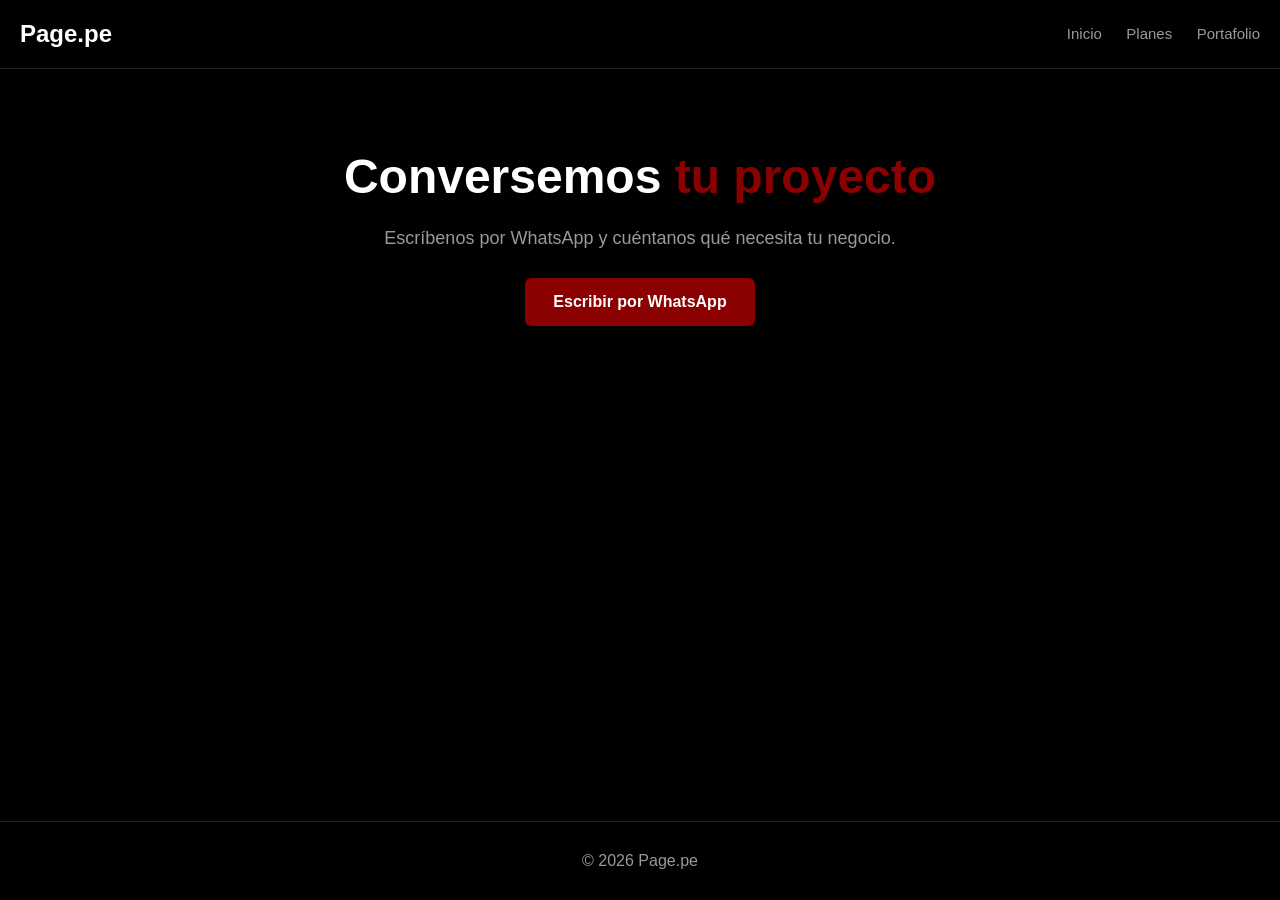
==== contacto/index.html @ b79a273e "refactor: URLs limpias (/planes/, /portafolio/, /contacto/)" ====
<!DOCTYPE html>
<html lang="es">
<head>
    <meta charset="UTF-8">
    <meta name="viewport" content="width=device-width, initial-scale=1.0">

    <title>Contacto - Page.pe</title>
    <meta name="description" content="Contáctanos por WhatsApp para crear tu página web con Page.pe.">

    <link rel="stylesheet" href="/styles.css">
</head>

<body>

    <header>
        <strong><a href="/">Page.pe</a></strong>
        <nav>
            <a href="/">Inicio</a>
            <a href="/planes/">Planes</a>
            <a href="/portafolio/">Portafolio</a>
        </nav>
    </header>

    <main>
        <div class="page-intro">
            <h1>Conversemos <span>tu proyecto</span></h1>
            <p>Escríbenos por WhatsApp y cuéntanos qué necesita tu negocio.</p>

            <a href="https://wa.me/51994444789?text=Hola%20Page.pe%2C%20quiero%20crear%20mi%20p%C3%A1gina%20web" target="_blank" rel="noopener" class="button">Escribir por WhatsApp</a>
        </div>
    </main>

    <footer>
        &copy; 2026 Page.pe
    </footer>

</body>
</html>
---- styles.css ----
:root {
    --color-primary: #000000;
    --color-accent: #8B0000;
    --color-text: #ffffff;
    --color-muted: #999999;
    --color-border: #222222;
}

* {
    box-sizing: border-box;
}

body {
    margin: 0;
    font-family: Arial, sans-serif;
    background: var(--color-primary);
    color: var(--color-text);
    display: flex;
    flex-direction: column;
    min-height: 100vh;
}

header {
    padding: 20px;
    display: flex;
    align-items: center;
    justify-content: space-between;
    border-bottom: 1px solid var(--color-border);
}

header strong {
    font-size: 24px;
}

header strong a {
    color: var(--color-text);
    text-decoration: none;
}

nav a {
    color: var(--color-muted);
    text-decoration: none;
    margin-left: 20px;
    font-size: 15px;
}

nav a:hover {
    color: var(--color-text);
}

main {
    flex: 1;
    max-width: 900px;
    margin: 0 auto;
    padding: 80px 20px;
    text-align: center;
    width: 100%;
}

h1 {
    font-size: 48px;
    margin: 0 0 20px;
}

h1 span {
    color: var(--color-accent);
}

p {
    max-width: 600px;
    margin: 0 auto 25px;
    font-size: 18px;
    line-height: 1.6;
    color: var(--color-muted);
}

.button {
    display: inline-block;
    padding: 15px 28px;
    background: var(--color-accent);
    color: #fff;
    text-decoration: none;
    font-weight: bold;
    border-radius: 6px;
    border: none;
    cursor: pointer;
}

.button:hover {
    background: #a50000;
}

.button.secondary {
    background: transparent;
    border: 1px solid #444;
    color: var(--color-text);
}

.button.secondary:hover {
    background: #1a1a1a;
}

footer {
    padding: 30px;
    text-align: center;
    color: var(--color-muted);
    border-top: 1px solid var(--color-border);
}

.page-intro {
    margin-bottom: 40px;
}

/* Planes */
.plans {
    display: grid;
    grid-template-columns: repeat(auto-fit, minmax(250px, 1fr));
    gap: 20px;
}

.plan {
    background: #111;
    border: 1px solid var(--color-border);
    border-radius: 8px;
    padding: 30px 20px;
    display: flex;
    flex-direction: column;
}

.plan.featured {
    border-color: var(--color-accent);
}

.plan h2 {
    margin: 0 0 5px;
    font-size: 22px;
}

.plan .price {
    font-size: 30px;
    font-weight: bold;
    margin: 10px 0;
}

.plan ul {
    list-style: none;
    padding: 0;
    margin: 0 0 25px;
    text-align: left;
    flex: 1;
}

.plan li {
    padding: 8px 0;
    border-bottom: 1px solid var(--color-border);
    font-size: 15px;
    color: var(--color-muted);
}

/* Portafolio */
.portfolio {
    display: grid;
    grid-template-columns: repeat(auto-fit, minmax(250px, 1fr));
    gap: 20px;
}

.card {
    background: #111;
    border: 1px solid var(--color-border);
    border-radius: 8px;
    padding: 30px 20px;
}

.card h2 {
    margin: 0 0 5px;
    font-size: 18px;
}

.card p {
    margin: 0;
    font-size: 14px;
}
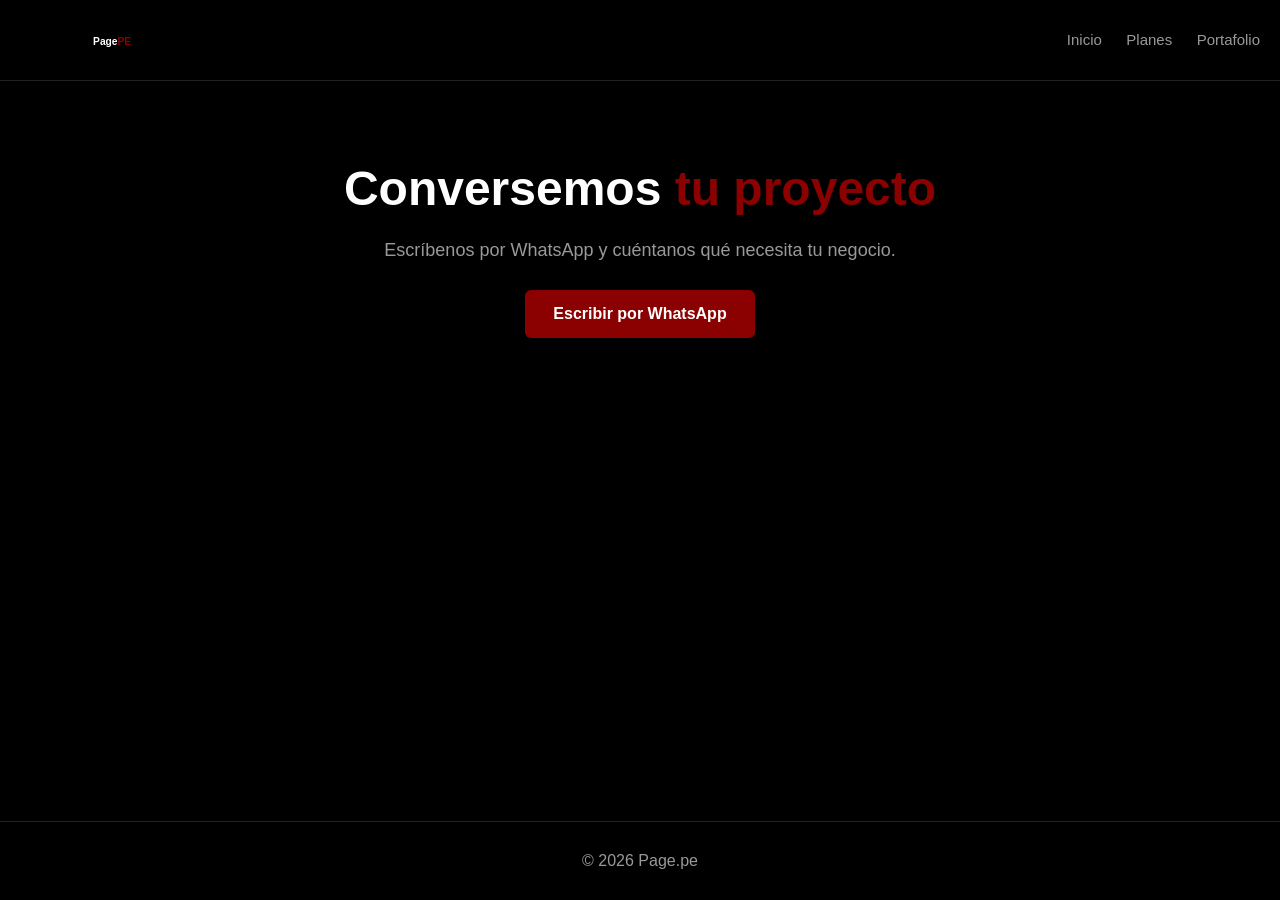
==== commit e02a71ee: "feat: wordmark PagePE en header, apple-touch-icon y Open Graph" ====
--- a/contacto/index.html
+++ b/contacto/index.html
@@ -7,17 +7,22 @@
     <title>Contacto - Page.pe</title>
     <meta name="description" content="Contáctanos por WhatsApp para crear tu página web con Page.pe.">
 
-    <link rel="stylesheet" href="/styles.css">
+    <link rel="icon" href="../favicon.svg" type="image/svg+xml">
+    <link rel="icon" href="../favicon-32.png" sizes="32x32" type="image/png">
+    <link rel="icon" href="../favicon-16.png" sizes="16x16" type="image/png">
+    <link rel="apple-touch-icon" href="../apple-touch-icon.png">
+
+    <link rel="stylesheet" href="../styles.css">
 </head>
 
 <body>
 
     <header>
-        <strong><a href="/">Page.pe</a></strong>
+        <strong><a href="../"><img src="../wordmark.svg" alt="Page.pe" width="180" height="40"></a></strong>
         <nav>
-            <a href="/">Inicio</a>
-            <a href="/planes/">Planes</a>
-            <a href="/portafolio/">Portafolio</a>
+            <a href="../">Inicio</a>
+            <a href="../planes/">Planes</a>
+            <a href="../portafolio/">Portafolio</a>
         </nav>
     </header>
 
--- a/styles.css
+++ b/styles.css
@@ -35,6 +35,17 @@
 header strong a {
     color: var(--color-text);
     text-decoration: none;
+}
+
+header strong img {
+    height: 40px;
+    display: block;
+}
+
+@media (max-width: 480px) {
+    header strong img {
+        height: 32px;
+    }
 }
 
 nav a {
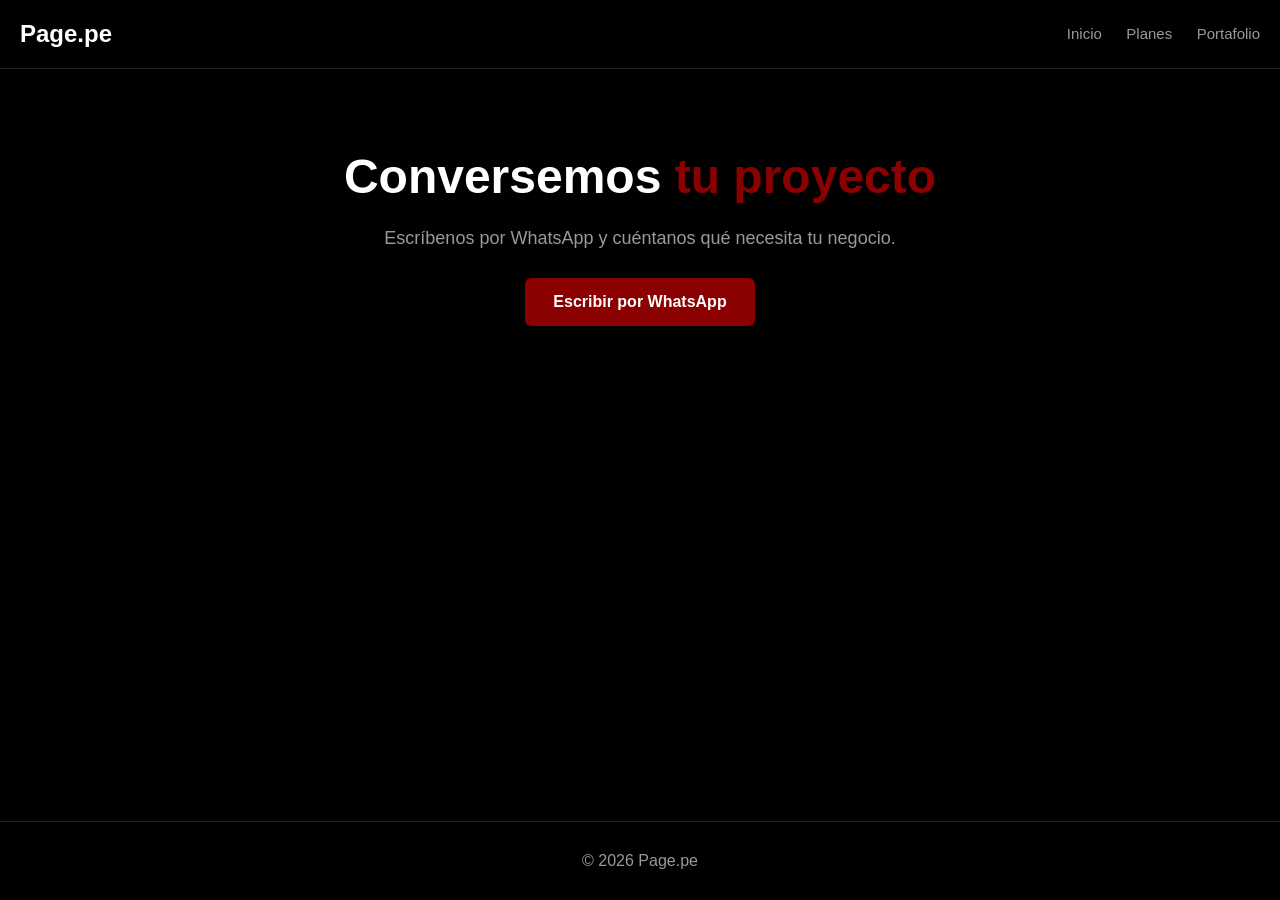
==== commit 78686d17: "refactor: wordmark como favicon, header vuelve al texto" ====
--- a/contacto/index.html
+++ b/contacto/index.html
@@ -8,8 +8,9 @@
     <meta name="description" content="Contáctanos por WhatsApp para crear tu página web con Page.pe.">
 
     <link rel="icon" href="../favicon.svg" type="image/svg+xml">
+    <link rel="icon" href="../favicon-16.png" sizes="16x16" type="image/png">
     <link rel="icon" href="../favicon-32.png" sizes="32x32" type="image/png">
-    <link rel="icon" href="../favicon-16.png" sizes="16x16" type="image/png">
+    <link rel="icon" href="../favicon-48.png" sizes="48x48" type="image/png">
     <link rel="apple-touch-icon" href="../apple-touch-icon.png">
 
     <link rel="stylesheet" href="../styles.css">
@@ -18,7 +19,7 @@
 <body>
 
     <header>
-        <strong><a href="../"><img src="../wordmark.svg" alt="Page.pe" width="180" height="40"></a></strong>
+        <strong><a href="../">Page.pe</a></strong>
         <nav>
             <a href="../">Inicio</a>
             <a href="../planes/">Planes</a>
--- a/styles.css
+++ b/styles.css
@@ -35,17 +35,6 @@
 header strong a {
     color: var(--color-text);
     text-decoration: none;
-}
-
-header strong img {
-    height: 40px;
-    display: block;
-}
-
-@media (max-width: 480px) {
-    header strong img {
-        height: 32px;
-    }
 }
 
 nav a {
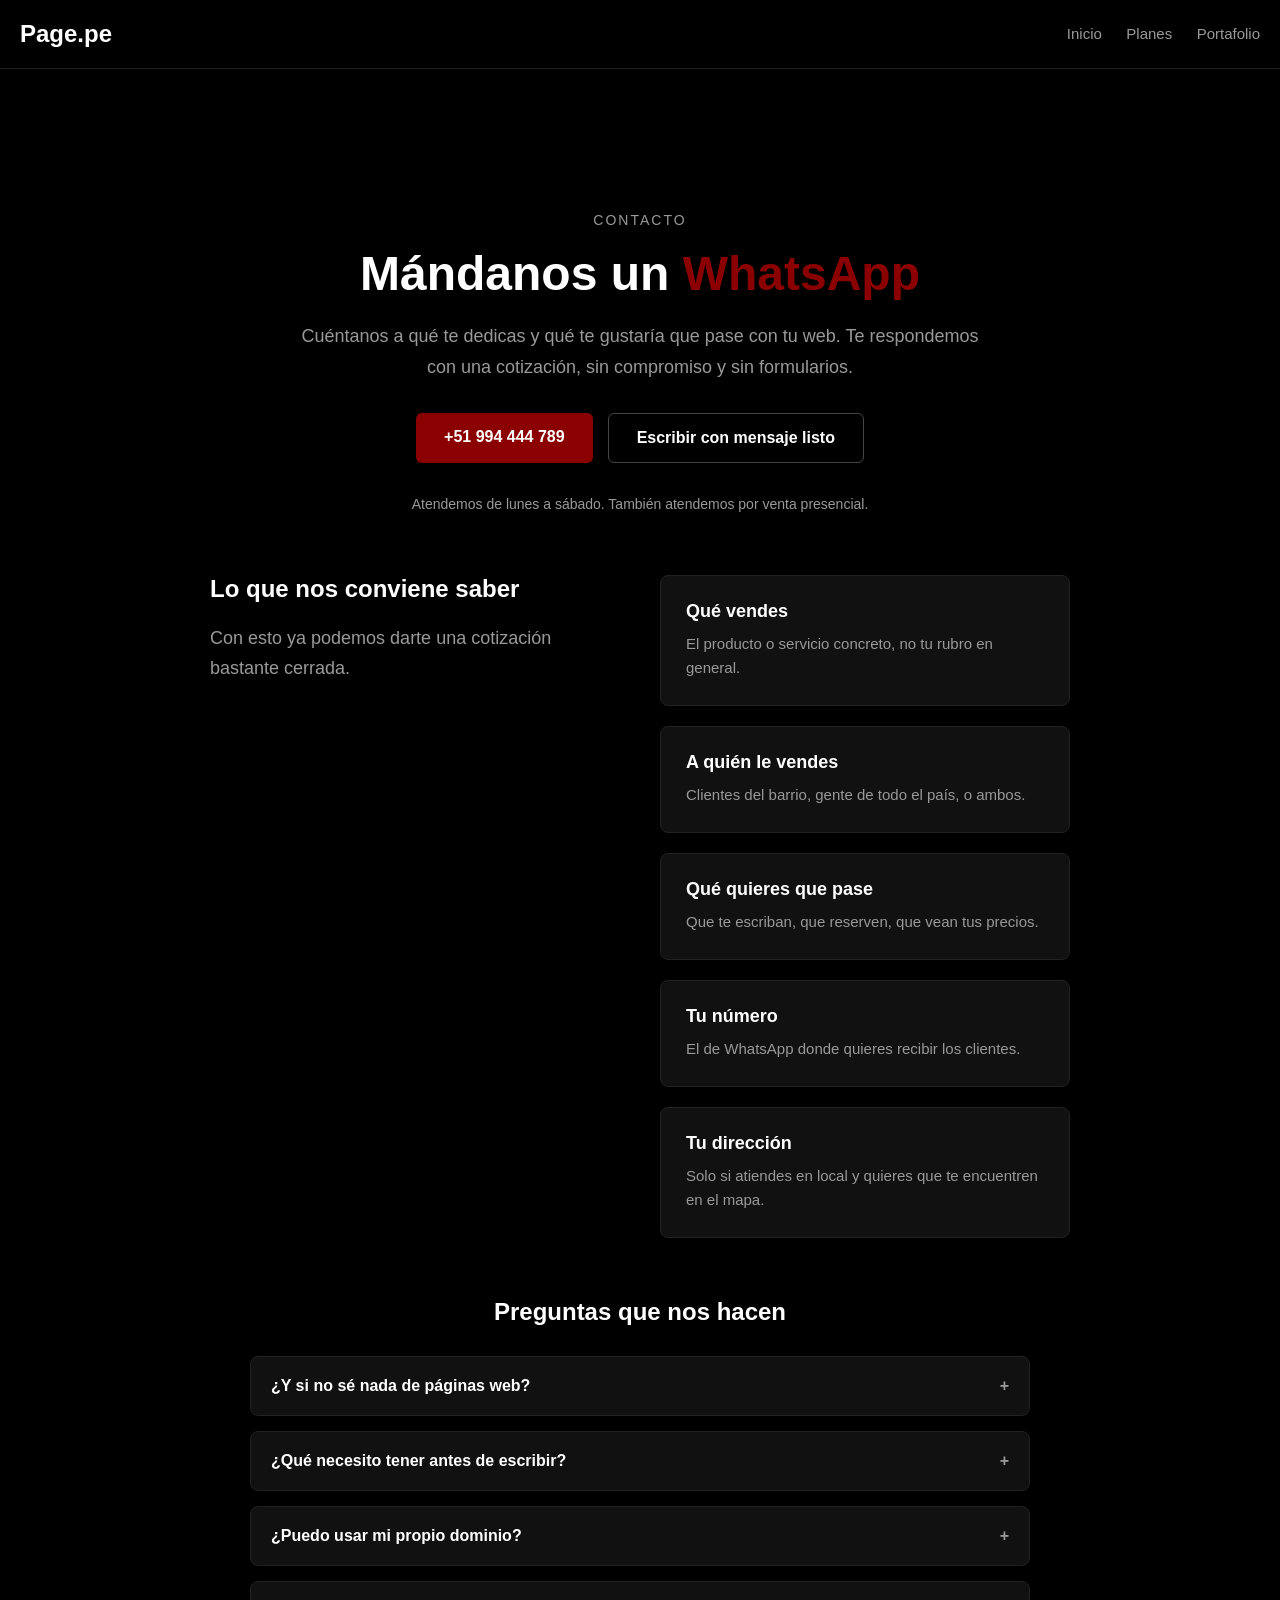
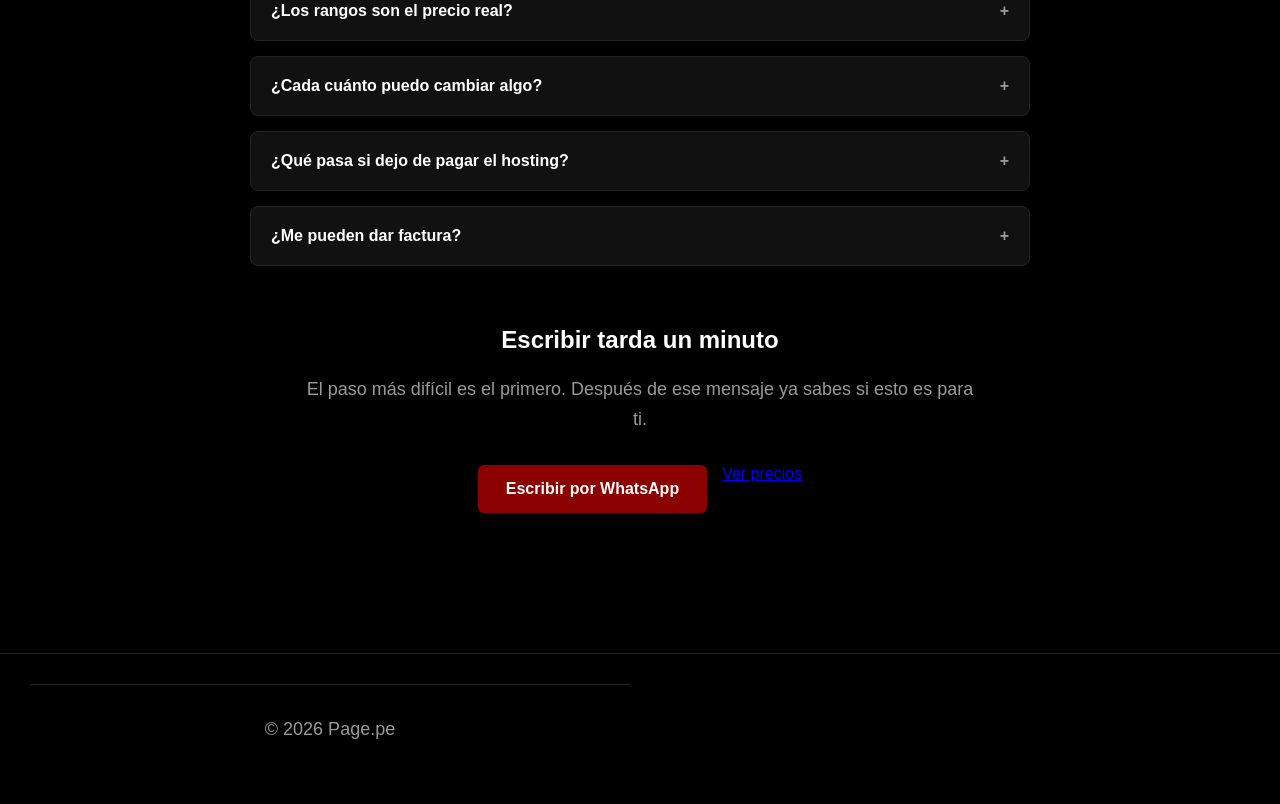
==== commit 195c68b8: "feat: landing multipagina con copy propio Copy reescrito desde cero para no canibalizar a page.djc.p" ====
--- a/contacto/index.html
+++ b/contacto/index.html
@@ -5,7 +5,7 @@
     <meta name="viewport" content="width=device-width, initial-scale=1.0">
 
     <title>Contacto - Page.pe</title>
-    <meta name="description" content="Contáctanos por WhatsApp para crear tu página web con Page.pe.">
+    <meta name="description" content="Escríbenos por WhatsApp y cuéntanos qué vendes. Te cotizamos tu página web sin compromiso.">
 
     <link rel="icon" href="../favicon.svg" type="image/svg+xml">
     <link rel="icon" href="../favicon-16.png" sizes="16x16" type="image/png">
@@ -28,17 +28,111 @@
     </header>
 
     <main>
-        <div class="page-intro">
-            <h1>Conversemos <span>tu proyecto</span></h1>
-            <p>Escríbenos por WhatsApp y cuéntanos qué necesita tu negocio.</p>
 
-            <a href="https://wa.me/51994444789?text=Hola%20Page.pe%2C%20quiero%20crear%20mi%20p%C3%A1gina%20web" target="_blank" rel="noopener" class="button">Escribir por WhatsApp</a>
-        </div>
+        <section class="page-intro">
+            <p class="eyebrow">Contacto</p>
+            <h1>Mándanos un <span>WhatsApp</span></h1>
+            <p class="lead">
+                Cuéntanos a qué te dedicas y qué te gustaría que pase con tu
+                web. Te respondemos con una cotización, sin compromiso y sin
+                formularios.
+            </p>
+
+            <div class="actions">
+                <a href="https://wa.me/51994444789" target="_blank" rel="noopener" class="button">+51 994 444 789</a>
+                <a href="https://wa.me/51994444789?text=Hola%2C%20quiero%20una%20p%C3%A1gina%20web%20para%20mi%20negocio." target="_blank" rel="noopener" class="button secondary">Escribir con mensaje listo</a>
+            </div>
+
+            <p class="note">
+                Atendemos de lunes a sábado. También atendemos por venta
+                presencial.
+            </p>
+        </section>
+
+        <section class="split">
+            <div class="split-text">
+                <h2>Lo que <span>nos conviene saber</span></h2>
+                <p class="lead">
+                    Con esto ya podemos darte una cotización bastante cerrada.
+                </p>
+            </div>
+
+            <div class="steps">
+                <div class="step">
+                    <h3>Qué vendes</h3>
+                    <p>El producto o servicio concreto, no tu rubro en general.</p>
+                </div>
+                <div class="step">
+                    <h3>A quién le vendes</h3>
+                    <p>Clientes del barrio, gente de todo el país, o ambos.</p>
+                </div>
+                <div class="step">
+                    <h3>Qué quieres que pase</h3>
+                    <p>Que te escriban, que reserven, que vean tus precios.</p>
+                </div>
+                <div class="step">
+                    <h3>Tu número</h3>
+                    <p>El de WhatsApp donde quieres recibir los clientes.</p>
+                </div>
+                <div class="step">
+                    <h3>Tu dirección</h3>
+                    <p>Solo si atiendes en local y quieres que te encuentren en el mapa.</p>
+                </div>
+            </div>
+        </section>
+
+        <section id="faq">
+            <h2>Preguntas <span>que nos hacen</span></h2>
+
+            <div class="faq">
+                <details>
+                    <summary>¿Y si no sé nada de páginas web?</summary>
+                    <p>Perfecto, es lo más normal. Para eso estamos nosotros. Tú solo cuentas qué vendes y qué quieres; el resto lo decidimos juntos.</p>
+                </details>
+                <details>
+                    <summary>¿Qué necesito tener antes de escribir?</summary>
+                    <p>Solo tu número de WhatsApp. Si tienes logo, fotos o textos, mejor, pero no es obligatorio. Lo que no tengas lo resolvemos.</p>
+                </details>
+                <details>
+                    <summary>¿Puedo usar mi propio dominio?</summary>
+                    <p>Sí, desde el plan Profesional. Si ya lo compraste lo conectamos; si no, te ayudamos a registrarlo.</p>
+                </details>
+                <details>
+                    <summary>¿Los rangos son el precio real?</summary>
+                    <p>Son rangos porque el precio final depende de cuántas secciones y funciones necesites. Cuando ya sabemos qué quieres hacer, te damos un monto cerrado antes de empezar.</p>
+                </details>
+                <details>
+                    <summary>¿Cada cuánto puedo cambiar algo?</summary>
+                    <p>Nos escribes y lo vemos. Cambios de contenido o textos te los cotizamos al momento. Si es algo más grande te pasamos el precio antes de hacerlo.</p>
+                </details>
+                <details>
+                    <summary>¿Qué pasa si dejo de pagar el hosting?</summary>
+                    <p>Tu web se apaga, nada más. No hay penalidad ni permanencia, y conservas tus archivos y tu diseño por si en algún momento quieres volver.</p>
+                </details>
+                <details>
+                    <summary>¿Me pueden dar factura?</summary>
+                    <p>Sí, emitimos factura con IGV.</p>
+                </details>
+            </div>
+        </section>
+
+        <section class="cta">
+            <h2>Escribir <span>tarda un minuto</span></h2>
+            <p class="lead">
+                El paso más difícil es el primero. Después de ese mensaje ya
+                sabes si esto es para ti.
+            </p>
+            <div class="actions">
+                <a href="https://wa.me/51994444789?text=Hola%2C%20quiero%20una%20p%C3%A1gina%20web%20para%20mi%20negocio." target="_blank" rel="noopener" class="button">Escribir por WhatsApp</a>
+                <a href="../planes/">Ver precios</a>
+            </div>
+        </section>
+
     </main>
 
     <footer>
-        &copy; 2026 Page.pe
+        <p class="copyright">&copy; 2026 Page.pe</p>
     </footer>
 
 </body>
-</html>+</html>
--- a/styles.css
+++ b/styles.css
@@ -181,3 +181,362 @@
     font-size: 14px;
 }
 
+/* Contenido ampliado */
+
+main section {
+    margin: 60px 0;
+}
+
+.eyebrow {
+    text-transform: uppercase;
+    font-size: 14px;
+    letter-spacing: 2px;
+    color: var(--color-muted);
+    margin-bottom: 15px;
+}
+
+.lead {
+    font-size: 18px;
+    color: var(--color-muted);
+    max-width: 680px;
+    margin: 0 auto 30px;
+    line-height: 1.7;
+}
+
+main .note {
+    color: var(--color-muted);
+    font-size: 14px;
+    max-width: 680px;
+    margin: 20px auto 0;
+}
+
+.actions {
+    display: flex;
+    gap: 15px;
+    justify-content: center;
+    flex-wrap: wrap;
+    margin: 30px 0;
+}
+
+.actions .button {
+    margin: 0;
+}
+
+.features {
+    display: grid;
+    grid-template-columns: repeat(auto-fit, minmax(220px, 1fr));
+    gap: 20px;
+    margin: 30px 0;
+}
+
+.feature {
+    background: #111;
+    border: 1px solid var(--color-border);
+    border-radius: 8px;
+    padding: 25px;
+    text-align: left;
+}
+
+.feature h3 {
+    margin: 0 0 10px;
+    font-size: 18px;
+}
+
+.feature p {
+    margin: 0;
+    color: var(--color-muted);
+    line-height: 1.6;
+    max-width: none;
+}
+
+.split {
+    display: grid;
+    grid-template-columns: repeat(auto-fit, minmax(280px, 1fr));
+    gap: 40px;
+    text-align: left;
+    align-items: start;
+}
+
+.split-text h2 {
+    margin-top: 0;
+}
+
+.steps,
+.steps-row {
+    display: grid;
+    grid-template-columns: repeat(auto-fit, minmax(240px, 1fr));
+    gap: 20px;
+}
+
+.step {
+    background: #111;
+    border: 1px solid var(--color-border);
+    border-radius: 8px;
+    padding: 25px;
+    text-align: left;
+}
+
+.step h3 {
+    margin: 0 0 10px;
+    font-size: 18px;
+}
+
+.step p {
+    margin: 0;
+    color: var(--color-muted);
+    font-size: 15px;
+    max-width: none;
+    text-align: left;
+}
+
+.num {
+    display: inline-block;
+    width: 40px;
+    height: 40px;
+    line-height: 40px;
+    text-align: center;
+    background: var(--color-accent);
+    border-radius: 50%;
+    font-weight: bold;
+    margin-bottom: 15px;
+}
+
+.plan-note {
+    color: var(--color-muted);
+    font-size: 14px;
+    margin: 10px 0 15px;
+    text-align: left;
+}
+
+.plan h3 {
+    margin: 0 0 5px;
+    font-size: 22px;
+}
+
+.badge {
+    display: inline-block;
+    background: var(--color-accent);
+    color: #fff;
+    padding: 4px 10px;
+    border-radius: 20px;
+    font-size: 12px;
+    margin-bottom: 15px;
+}
+
+.plans-4 {
+    margin-top: 30px;
+}
+
+.checklist {
+    list-style: none;
+    padding: 0;
+    display: grid;
+    grid-template-columns: repeat(auto-fit, minmax(240px, 1fr));
+    gap: 10px;
+    max-width: 780px;
+    margin: 30px auto;
+    text-align: left;
+}
+
+.checklist li {
+    position: relative;
+    padding-left: 24px;
+    color: var(--color-muted);
+}
+
+.checklist li::before {
+    content: '\2713';
+    position: absolute;
+    left: 0;
+    color: var(--color-accent);
+}
+
+.portfolio-single {
+    display: grid;
+    grid-template-columns: minmax(0, 680px);
+    justify-content: center;
+}
+
+.portfolio .card {
+    display: block;
+    text-align: left;
+}
+
+.portfolio .card:hover {
+    border-color: var(--color-accent);
+}
+
+.portfolio .card h3 {
+    margin: 0 0 5px;
+    font-size: 22px;
+}
+
+.portfolio .card ul {
+    list-style: none;
+    padding: 0;
+    margin: 15px 0 0;
+}
+
+.portfolio .card li {
+    padding: 8px 0;
+    border-bottom: 1px solid var(--color-border);
+    font-size: 15px;
+    color: var(--color-muted);
+}
+
+.card-link {
+    display: inline-block;
+    margin-top: 15px;
+    font-weight: bold;
+    color: var(--color-accent);
+}
+
+.tag {
+    color: var(--color-muted);
+    margin: 5px 0 10px;
+    font-size: 14px;
+}
+
+.faq {
+    display: grid;
+    gap: 15px;
+    max-width: 780px;
+    margin: 30px auto;
+    text-align: left;
+}
+
+.faq details {
+    background: #111;
+    border: 1px solid var(--color-border);
+    border-radius: 8px;
+    padding: 20px;
+}
+
+.faq summary {
+    cursor: pointer;
+    font-weight: bold;
+    list-style: none;
+}
+
+.faq summary::-webkit-details-marker {
+    display: none;
+}
+
+.faq summary::after {
+    content: '+';
+    float: right;
+    color: var(--color-muted);
+}
+
+.faq details[open] summary::after {
+    content: '\2212';
+}
+
+.faq p {
+    margin: 15px 0 0;
+    color: var(--color-muted);
+    max-width: none;
+    text-align: left;
+}
+
+/* Tabla comparativa */
+
+.table-wrap {
+    overflow-x: auto;
+    margin: 30px 0;
+}
+
+table {
+    width: 100%;
+    border-collapse: collapse;
+    min-width: 560px;
+}
+
+th,
+td {
+    padding: 14px 16px;
+    text-align: left;
+    border-bottom: 1px solid var(--color-border);
+    font-size: 15px;
+}
+
+thead th {
+    color: var(--color-text);
+    font-size: 14px;
+    text-transform: uppercase;
+    letter-spacing: 1px;
+}
+
+tbody th {
+    color: var(--color-muted);
+    font-weight: normal;
+}
+
+td {
+    color: var(--color-muted);
+}
+
+tbody tr:hover {
+    background: #111;
+}
+
+.footer-cols {
+    display: grid;
+    grid-template-columns: repeat(auto-fit, minmax(200px, 1fr));
+    gap: 30px;
+    padding: 40px 20px;
+    border-top: 1px solid var(--color-border);
+    max-width: 900px;
+    margin: 0 auto;
+    text-align: left;
+}
+
+.footer-cols strong {
+    font-size: 20px;
+}
+
+.footer-cols h4 {
+    margin: 0 0 15px;
+}
+
+.footer-cols a {
+    display: block;
+    color: var(--color-muted);
+    text-decoration: none;
+    margin-bottom: 10px;
+    font-size: 15px;
+}
+
+.footer-cols a:hover {
+    color: var(--color-text);
+}
+
+.footer-cols p {
+    color: var(--color-muted);
+    font-size: 15px;
+    margin: 10px 0 0;
+}
+
+footer .copyright {
+    padding: 30px;
+    text-align: center;
+    color: var(--color-muted);
+    border-top: 1px solid var(--color-border);
+    margin: 0;
+}
+
+@media (max-width: 640px) {
+    h1 {
+        font-size: 36px;
+    }
+    .actions {
+        flex-direction: column;
+        align-items: center;
+    }
+    .actions .button {
+        width: 100%;
+        max-width: 320px;
+        box-sizing: border-box;
+    }
+}
+
